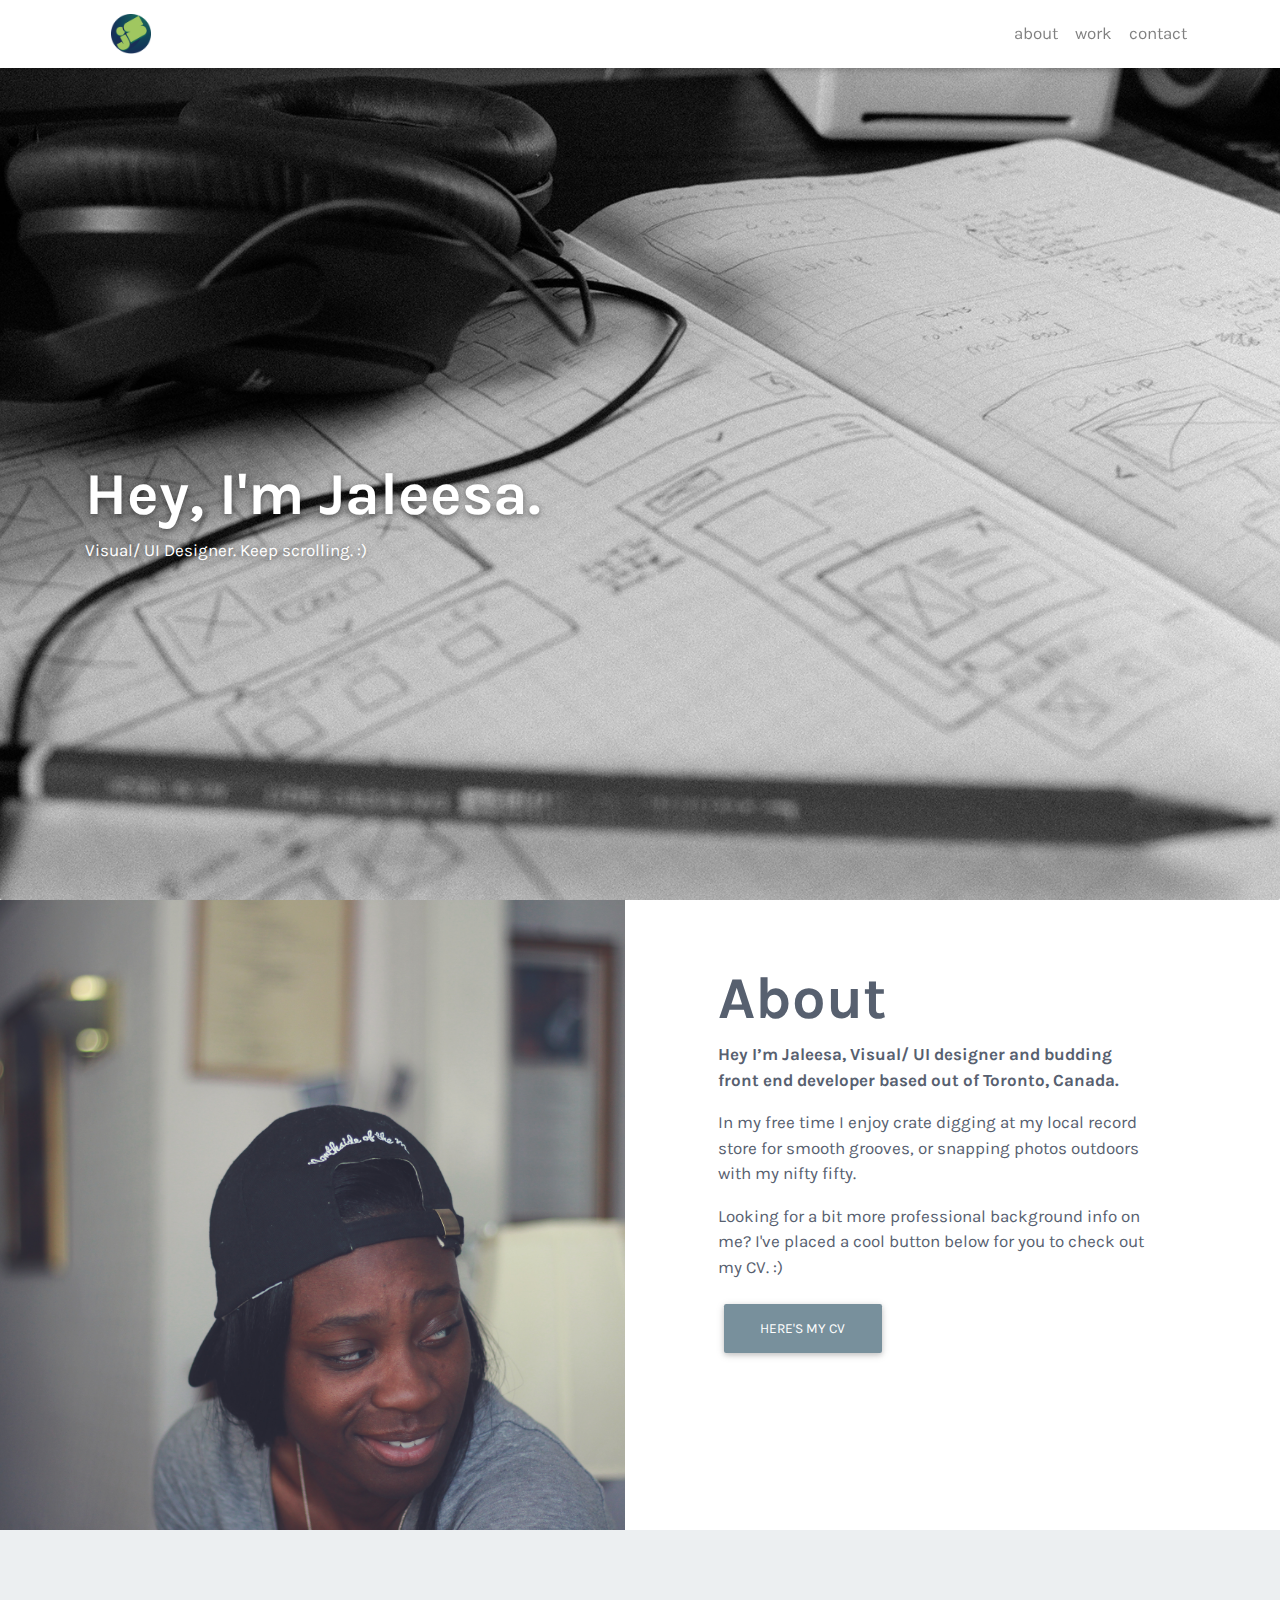
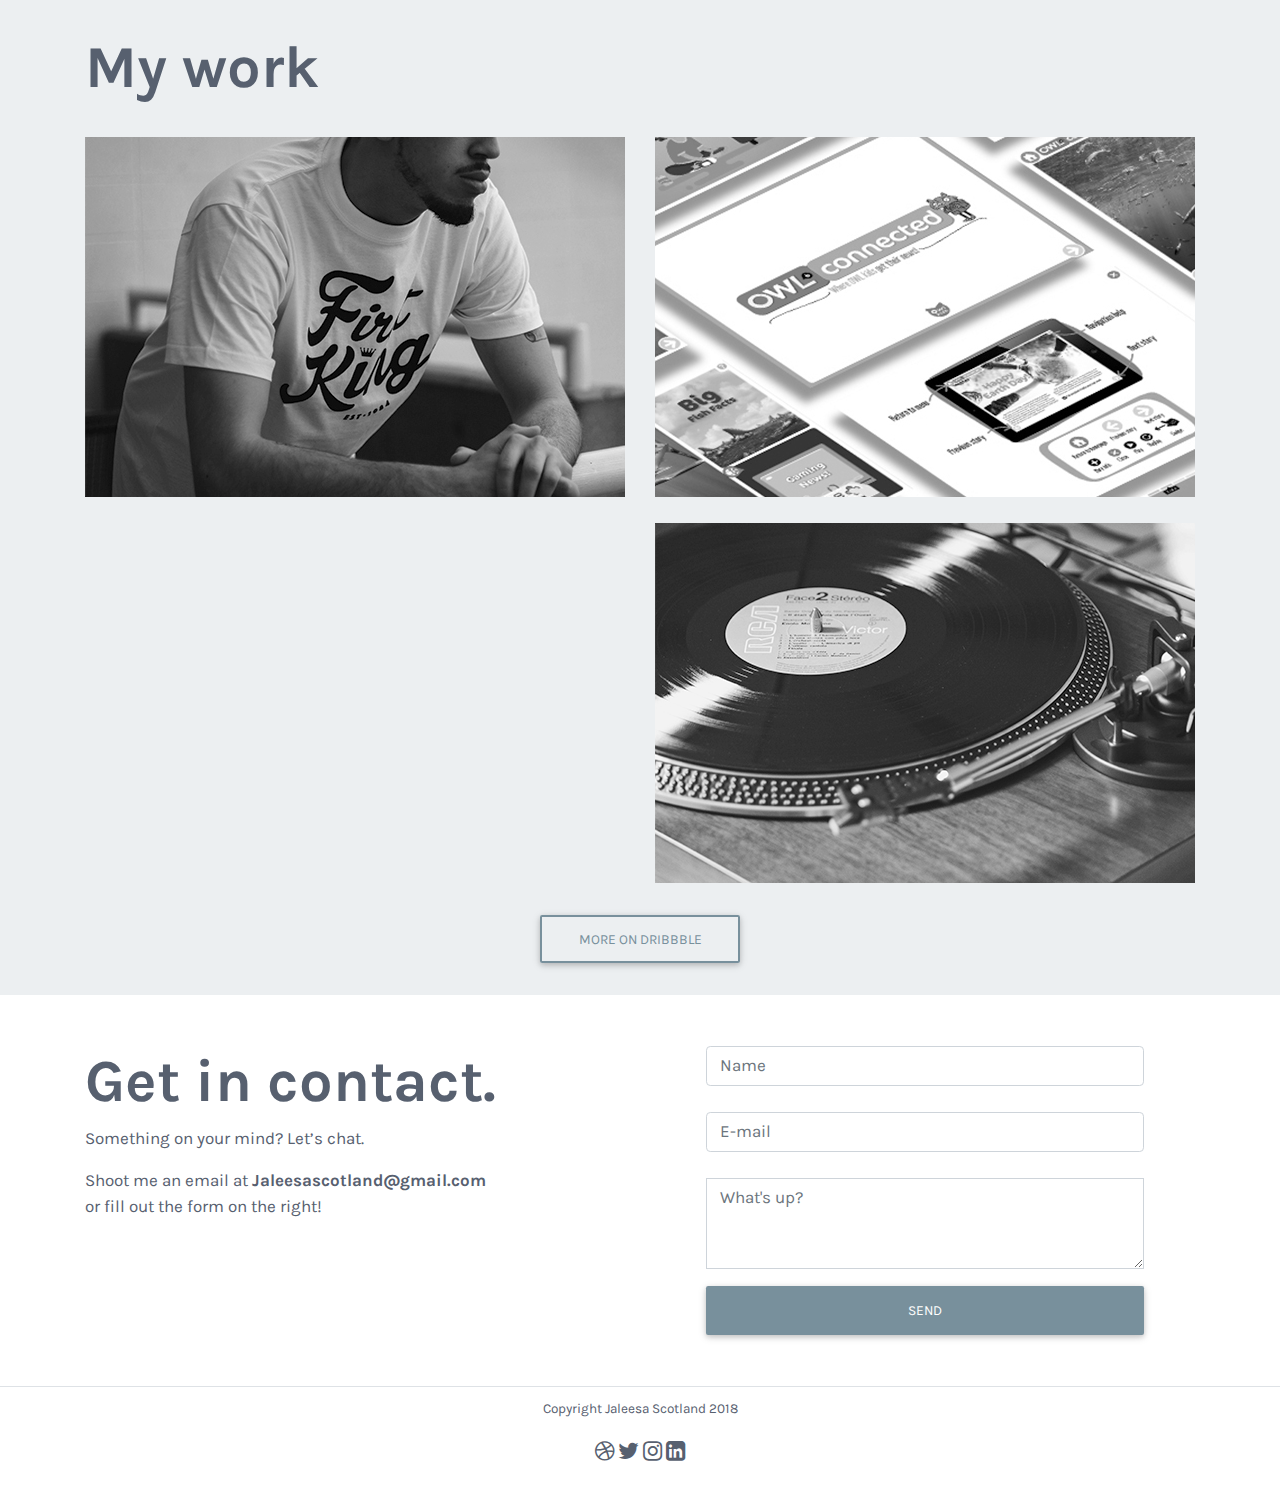
==== index.html @ 2ee428f1 "worked on pages" ====
<!DOCTYPE html>
<html lang="en">

<head>
    <meta charset="utf-8">
    <meta name="viewport" content="width=device-width, initial-scale=1, shrink-to-fit=no">
    <meta http-equiv="x-ua-compatible" content="ie=edge">
    <title>Jaleesa Scotland</title>
    <!-- Font Awesome -->
    <link rel="stylesheet" href="https://maxcdn.bootstrapcdn.com/font-awesome/4.7.0/css/font-awesome.min.css">

    <!--Google font-->
    <link href="https://fonts.googleapis.com/css?family=Karla:400,400i,700,700i" rel="stylesheet">
    <!-- Bootstrap core CSS -->
    <link href="css/bootstrap.min.css" rel="stylesheet">
    <!-- Material Design Bootstrap -->
    <link href="css/mdb.min.css" rel="stylesheet">
    <!-- Your custom styles (optional) -->
    <link href="css/style.min.css" rel="stylesheet">
</head>

<body data-spy="scroll" data-target="#navbar-example">

    <!-- Start your project here-->

      <nav class="navbar navbar-expand-lg navbar-light white fixed-top" id="navbar-example">
        <div class="container">
          <a class="navbar-brand px-lg-4 mr-0" href="#header">
            <img src="img/JS_logo_personal.png" height="40"  alt="js-logo">
          </a>
            <button class="navbar-toggler" type="button" data-toggle="collapse" data-target="#navbarSupportedContent1" aria-controls="navbarSupportedContent1"
            aria-expanded="false" aria-label="Toggle navigation">
            <span class="navbar-toggler-icon"></span>
            </button>

          <div class="collapse navbar-collapse justify-content-end" id="navbarSupportedContent1">
            <div class="navbar-nav justify-content-end">
                <a class="nav-item nav-link" href="#about">about</a>
                <a class="nav-item nav-link" href="#work">work</a>
                <a class="nav-item nav-link" href="#contact">contact</a>
            </div>
          </div>
        </div>
      </nav>


      <!--Jumbotron-->
      <div class="jumbotron jumbotron-fluid" id="header">

          <div class="container">

            <div class="vertical-align">
              <h1 class="h1-reponsive mt-2 font-bold animated fadeIn">Hey, I'm Jaleesa.</h1>
              <p> Visual/ UI Designer. Keep scrolling. :) </p>
            </div>
          </div>
      </div>
      <!--Jumbotron-->

      <div class="about" id="about">
          <div class="row">

            <div class="col-md-6">
              <div class="my-bio-image">
              </div>
            </div>

              <div class="col-md-6">
                <div class="about-text">
                  <h1>About</h1>
                  <p><strong>Hey I’m Jaleesa, Visual/ UI designer and budding front end developer based out of Toronto, Canada.</strong></p>
                  <p>In my free time I enjoy crate digging at my local record store for smooth grooves, or snapping photos outdoors with my nifty fifty.</p>
                  <p>Looking for a bit more professional background info on me? I've placed a cool button below for you to check out my CV. :)</p>
                  <a target="_blank" href="img/documents/JaleesaScotland_CV.pdf">
                    <button type="button" class="btn btn-blue-grey">Here's my CV</button>
                  </a>
                </div>
              </div>

            </div>
        </div>

      <div class="work" id="work">
        <div class="container pt-5">
          <h1 class=" pt-5">My work</h1>

          <div class="row">
            <div class="col-md-6 mt-4">
              <div class="view overlay">
                  <img src="img/projects/first-king-thumbnail.jpg" class="img-fluid wow fadeInUp" alt="">
                <a href="first-king.html">
                  <div class="mask flex-center rgba-black-strong">
                    <p class="white-text">First King Clothing</p>
                  </div>
                </a>
              </div>
            </div>
            <div class="col-md-6 mt-4">
                <div class="view overlay">
                    <img src="img/projects/oc-thumbnail.jpg" class="img-fluid wow fadeInUp" alt="">
                  <a href="owlconnected.html">
                    <div class="mask flex-center rgba-black-strong">
                      <p class="white-text">OWL Connected E-magazine</p>
                    </div>
                  </a>
                </div>
            </div>
          </div>

          <div class="row">
            <div class="col-md-6 mt-4">
              <div class="view overlay">
                  <img src="https://mdbootstrap.com/img/Photos/Horizontal/People/6-col/img%20(7).jpg" class="img-fluid wow fadeInUp" alt="">
                <a href="#">
                  <div class="mask flex-center rgba-black-strong">
                    <p class="white-text">Owlkids Books Redesign</p>
                  </div>
                </a>
              </div>
            </div>
            <div class="col-md-6 mt-4">
              <div class="view overlay">
                  <img src="img/projects/discogs-thumbnail.jpg" class="img-fluid wow fadeInUp" alt="">
                <a href="#">
                  <div class="mask flex-center rgba-black-strong">
                    <p class="white-text">Discogs Onboarding</p>
                  </div>
                </a>
              </div>
            </div>
          </div>

          <div class="row">
            <div class="col text-center mt-4 mb-4">
              <a href="https://dribbble.com/discoxjunkie" target="_blank">
                <button type="button" class="btn btn-outline-blue-grey waves-effect">More on Dribbble</button>
              </a>
            </div>
          </div>
        </div>
      </div>

      <div class="contact" id="contact" >
          <div class="container">

            <div class="row">
              <div class="col-md-6">
                <h1 class="mt-5">Get in contact.</h1>
                  <p>Something on your mind? Let’s chat.</p>
                  <p>Shoot me an email at <strong>Jaleesascotland@gmail.com</strong><br> or fill out the form on the right!</p>
              </div>

              <div class="col-md-6">
                <!-- Default form contact -->
                <form class="text-center p-5" action="http://formspree.io/jaleesascotland@gmail.com" method="POST">
                    <!-- Name -->
                    <input type="text" id="defaultContactFormName" class="form-control mb-4" placeholder="Name">

                    <!-- Email -->
                    <input type="email" id="defaultContactFormEmail" class="form-control mb-4" placeholder="E-mail">
                    <!-- Message -->
                    <div class="form-group">
                        <textarea class="form-control rounded-0" id="exampleFormControlTextarea2" rows="3" placeholder="What's up?"></textarea>
                    </div>
                    <!-- Send button -->
                    <button class="btn btn-info btn-block btn-blue-grey" type="submit">Send</button>

                </form>
                <!-- Default form contact -->
              </div>

            </div>

          </div>
        </div>

      <footer class="border-top">
        <p class="text-center pt-2"><small>Copyright Jaleesa Scotland 2018</small></p>
        <div class = "text-center mb-4">
          <a href="https://dribbble.com/discoxjunkie" target="_blank">
            <i class="fa fa-dribbble fa-lg" aria-hidden="true"></i>
          </a>

          <a href="https://twitter.com/DISCOxjunkie" target="_blank">
            <i class="fa fa-twitter fa-lg" aria-hidden="true"></i>
          </a>

          <a href="https://www.instagram.com/discoxjunk/?hl=en" target="_blank">
            <i class="fa fa-instagram fa-lg" aria-hidden="true"></i>
          </a>
          <a href="https://www.linkedin.com/in/jaleesa-scotland-790aa632/" target="_blank">
            <i class="fa fa-linkedin-square fa-lg" aria-hidden="true"></i>
          </a>
        </div>
      </footer>

    <!-- /Start your project here-->












    <!-- SCRIPTS -->
    <!-- JQuery -->
    <script type="text/javascript" src="js/jquery-3.3.1.min.js"></script>
    <!-- Bootstrap tooltips -->
    <script type="text/javascript" src="js/popper.min.js"></script>
    <!-- Bootstrap core JavaScript -->
    <script type="text/javascript" src="js/bootstrap.min.js"></script>
    <!-- MDB core JavaScript -->
    <script type="text/javascript" src="js/mdb.min.js"></script>
    <script type="text/javascript" src="js/script.js"></script>
</body>

</html>
---- css/style.min.css ----
/* html{

  font-size:17px;
} */

/* body {
  position: relative;
} */

html {
  font-size: 17px;
}

@include media-breakpoint-up(sm) {
  html {
    font-size: 16px;
  }
}

@include media-breakpoint-up(md) {
  html {
    font-size: 15px;
  }
}

@include media-breakpoint-up(lg) {
  html {
    font-size: 17px;
  }
}


body, a{
  font-family: 'Karla', sans-serif;
  font-weight:400;
  font-size:1rem;
  color:#57606F;
}

h1{
  font-family: 'Karla', sans-serif;
  font-weight: 700;
  font-size: 3.5rem;
}

.jumbotron{
  background-image: url("../img/hero-img1.jpg");
  height:100vh;
  background-repeat: no-repeat, repeat;
  background-position: center;
  background-size:cover;
  background-attachment: fixed;
  margin-bottom: 0;
  box-shadow: none !important;
}

.jumbotron h1 {
  text-shadow: 0px 2px 7px rgba(0,0,0,0.5);
}

.jumbotron p {
  text-shadow: 0px 2px 7px rgba(0,0,0,0.5);
}

.vertical-align {

  position: absolute;
  top: 50%;
  color: white;
}

.about {
}

.my-bio-image{
  background-image: url("../img/IMG_1983.jpg");
  background-color:grey;
  background-repeat: no-repeat, repeat;
  background-position: center;
  background-size:cover;
  height:70vh;
  margin:0;
  padding-left: 0;
}

.about-text  {
  max-width:80%;
  padding-top: 10%;
  padding-bottom:5%;
  padding-left: 10%;

}

.work {
  /* background-image: url("../img/footer_lodyas.png"); */
  height:100%;
  background-color: #eceff1;

}

i:hover {
  color:#CED6E0;
}


.projects{

  padding-top:10%;
}

.bottom-nav{

  padding-bottom:3%;
}

.project-images{



}
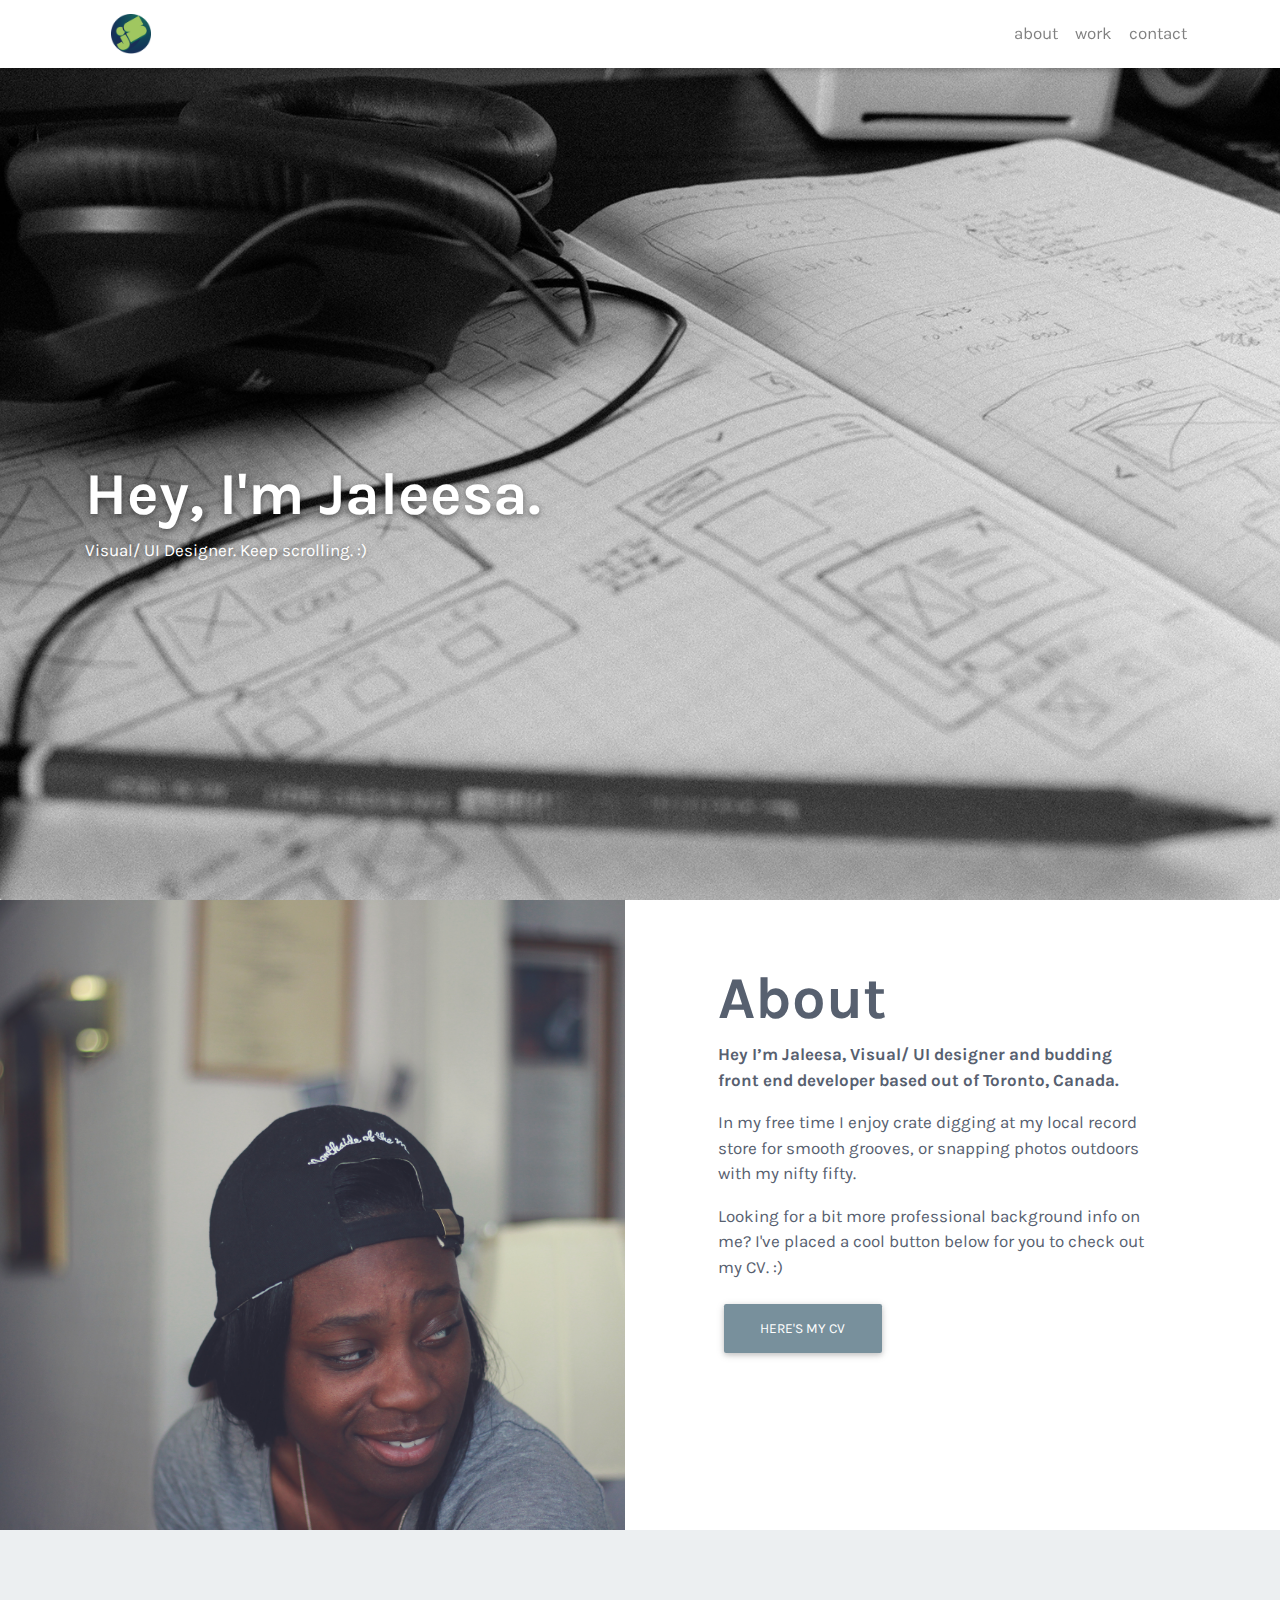
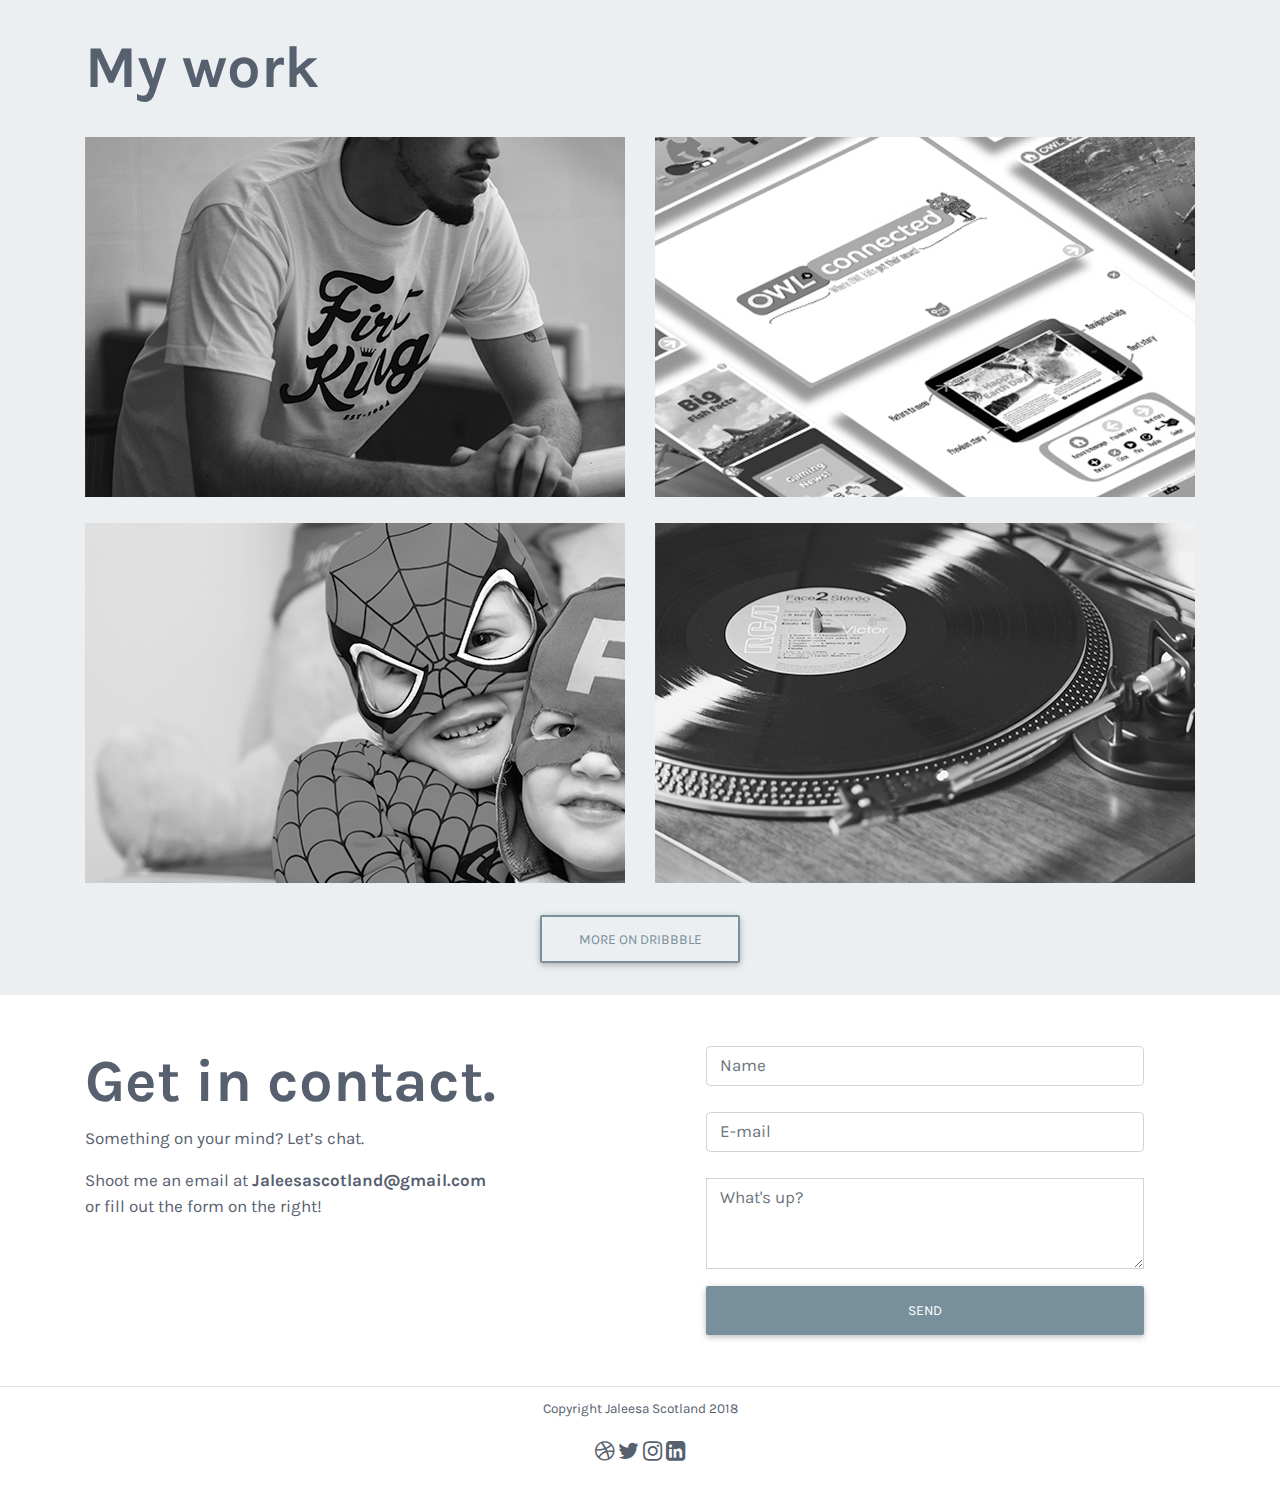
==== commit 1ecc3828: "still working" ====
--- a/index.html
+++ b/index.html
@@ -111,8 +111,8 @@
           <div class="row">
             <div class="col-md-6 mt-4">
               <div class="view overlay">
-                  <img src="https://mdbootstrap.com/img/Photos/Horizontal/People/6-col/img%20(7).jpg" class="img-fluid wow fadeInUp" alt="">
-                <a href="#">
+                  <img src="img/projects/okb-thumbnail.jpg" class="img-fluid wow fadeInUp" alt="">
+                <a href="okb-redesign.html">
                   <div class="mask flex-center rgba-black-strong">
                     <p class="white-text">Owlkids Books Redesign</p>
                   </div>
@@ -122,7 +122,7 @@
             <div class="col-md-6 mt-4">
               <div class="view overlay">
                   <img src="img/projects/discogs-thumbnail.jpg" class="img-fluid wow fadeInUp" alt="">
-                <a href="#">
+                <a href="discogs-onboarding.html">
                   <div class="mask flex-center rgba-black-strong">
                     <p class="white-text">Discogs Onboarding</p>
                   </div>
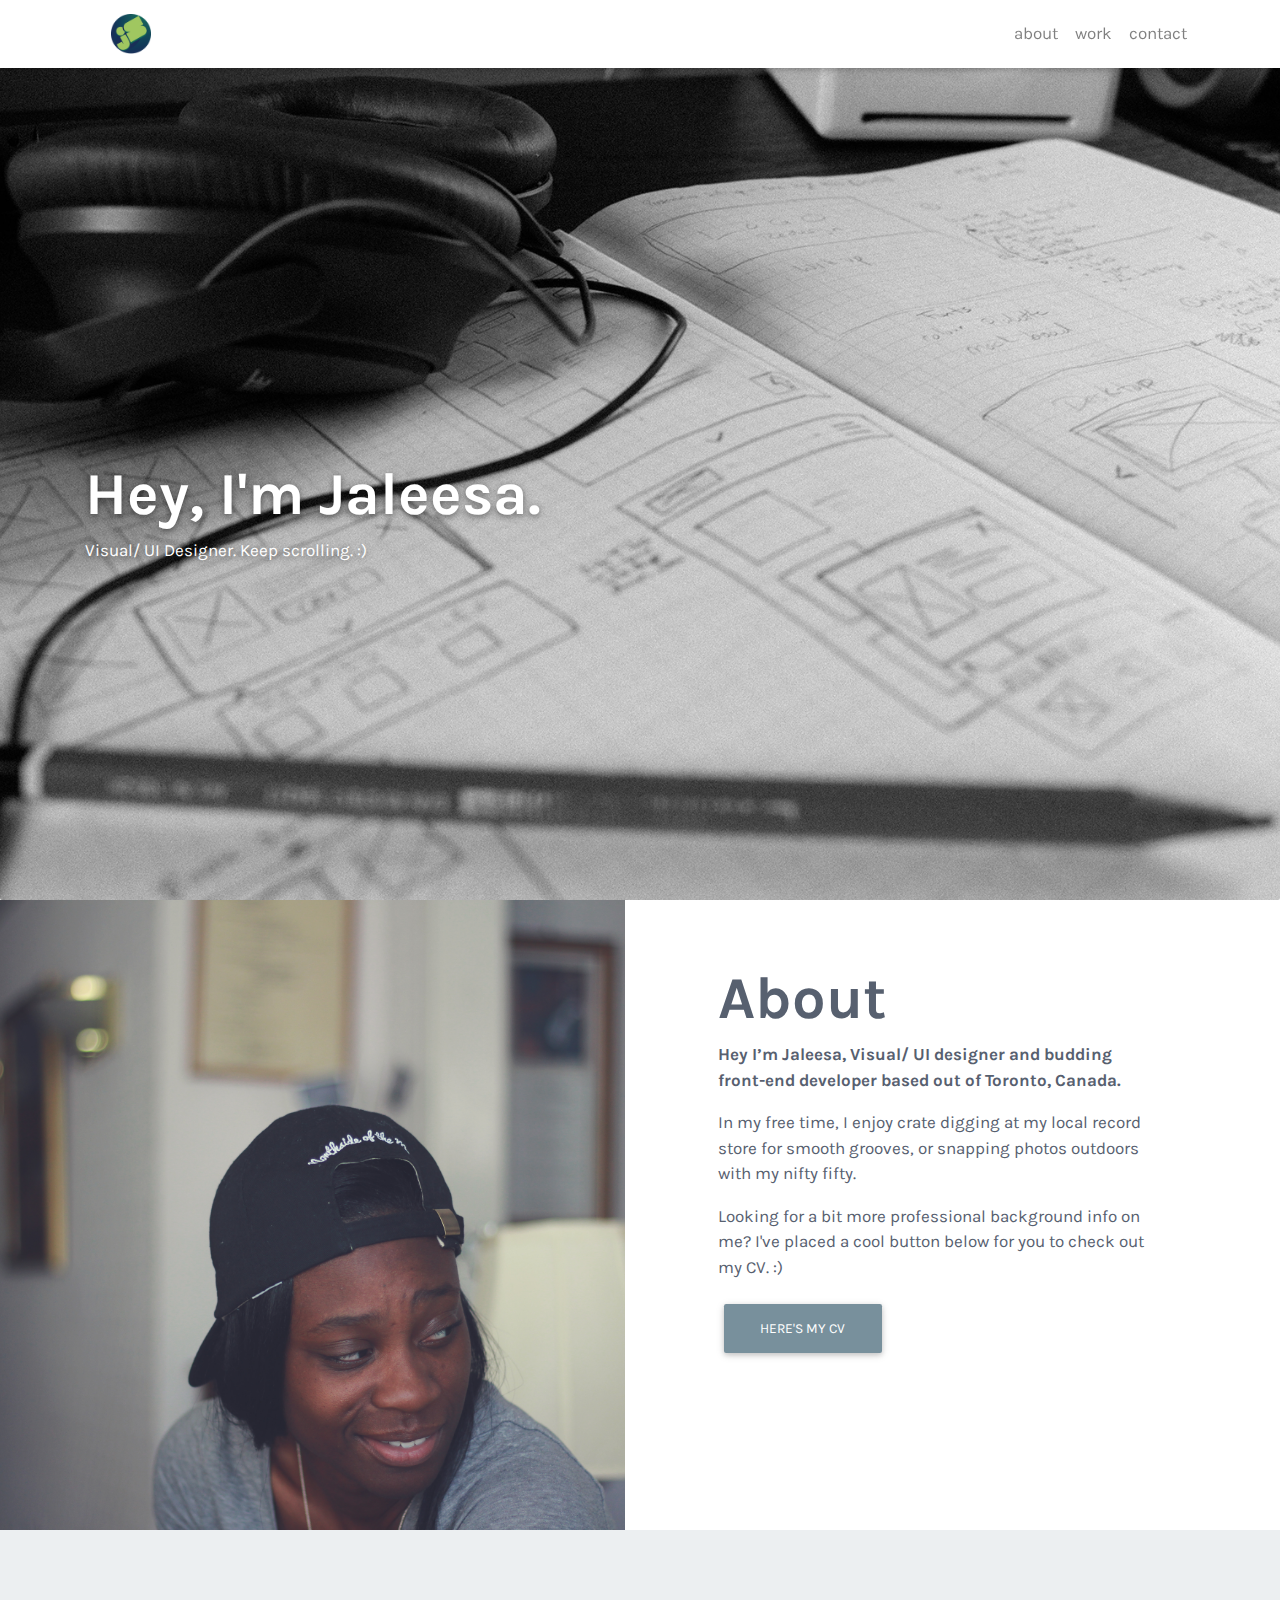
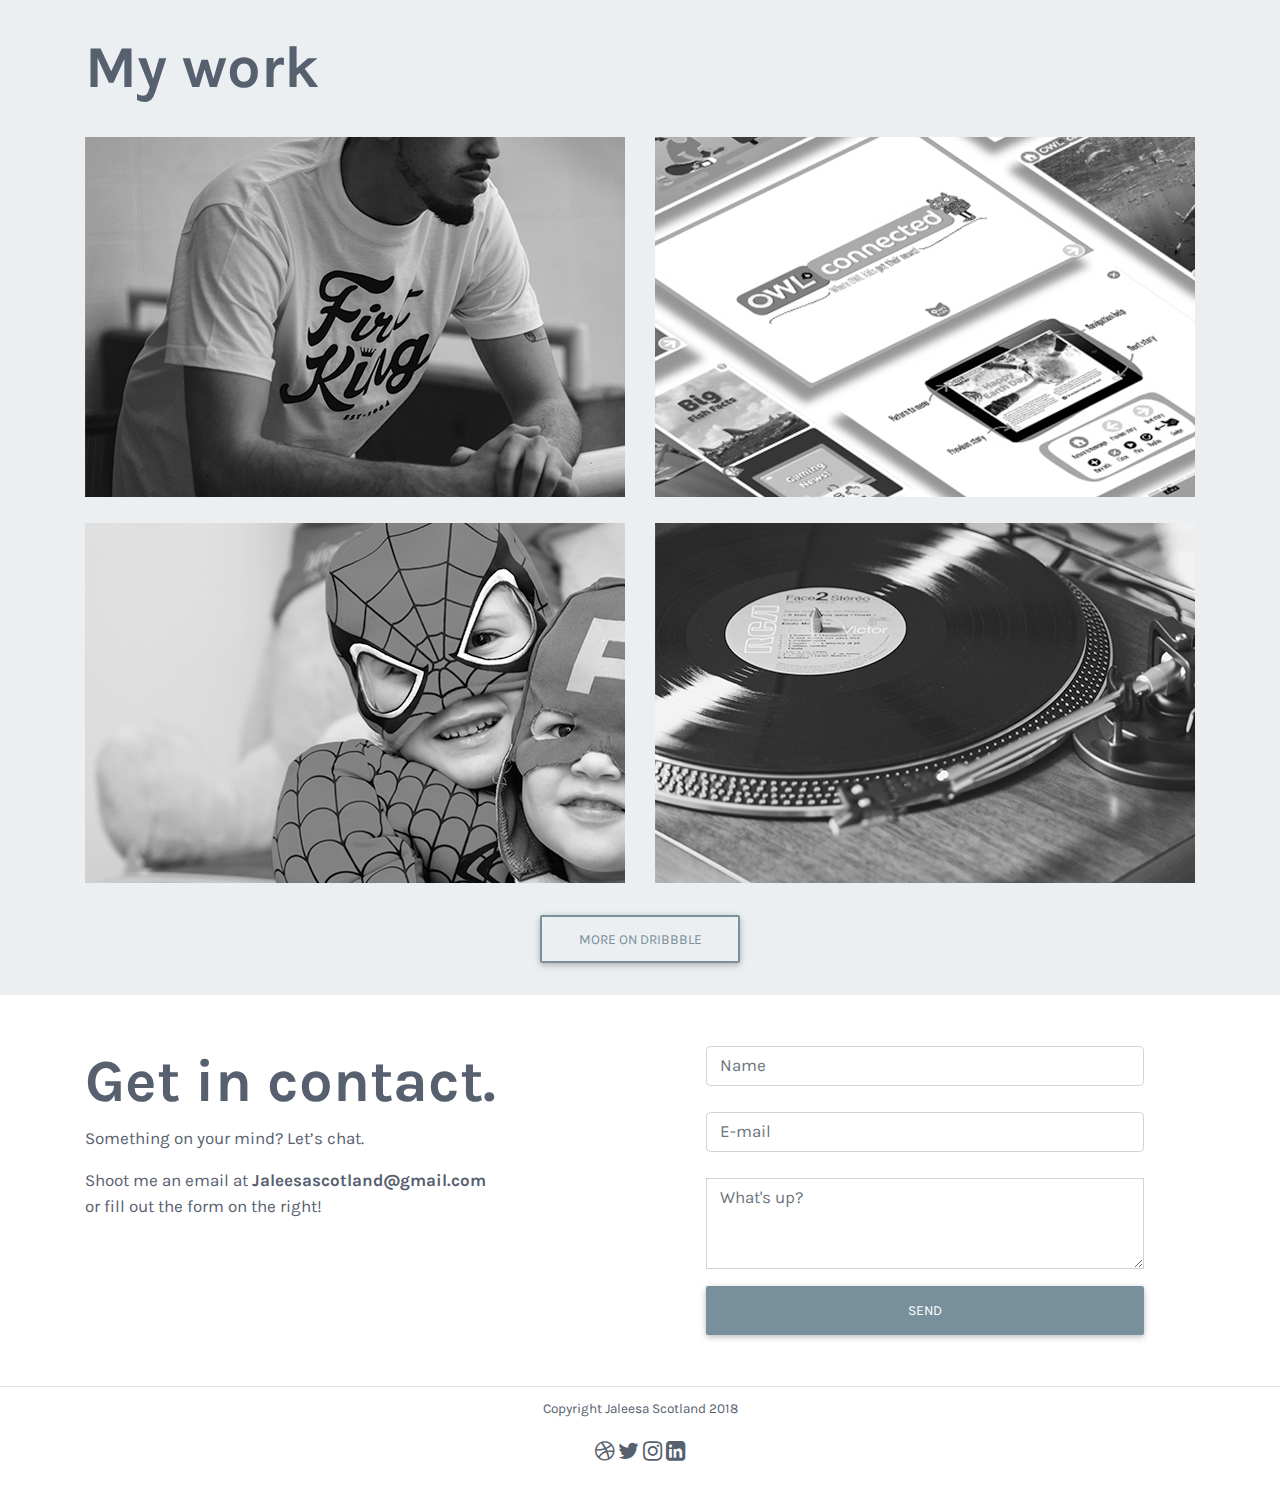
==== commit 664266d9: "final touches" ====
--- a/index.html
+++ b/index.html
@@ -7,6 +7,7 @@
     <meta name="viewport" content="width=device-width, initial-scale=1, shrink-to-fit=no">
     <meta http-equiv="x-ua-compatible" content="ie=edge">
     <title>Jaleesa Scotland</title>
+    <link rel="icon" type"image/png" href="img/JS_logo_personal.png">
     <!-- Font Awesome -->
     <link rel="stylesheet" href="https://maxcdn.bootstrapcdn.com/font-awesome/4.7.0/css/font-awesome.min.css">
 
@@ -69,8 +70,8 @@
               <div class="col-md-6">
                 <div class="about-text">
                   <h1>About</h1>
-                  <p><strong>Hey I’m Jaleesa, Visual/ UI designer and budding front end developer based out of Toronto, Canada.</strong></p>
-                  <p>In my free time I enjoy crate digging at my local record store for smooth grooves, or snapping photos outdoors with my nifty fifty.</p>
+                  <p><strong>Hey I’m Jaleesa, Visual/ UI designer and budding front-end developer based out of Toronto, Canada.</strong></p>
+                  <p>In my free time, I enjoy crate digging at my local record store for smooth grooves, or snapping photos outdoors with my nifty fifty.</p>
                   <p>Looking for a bit more professional background info on me? I've placed a cool button below for you to check out my CV. :)</p>
                   <a target="_blank" href="img/documents/JaleesaScotland_CV.pdf">
                     <button type="button" class="btn btn-blue-grey">Here's my CV</button>
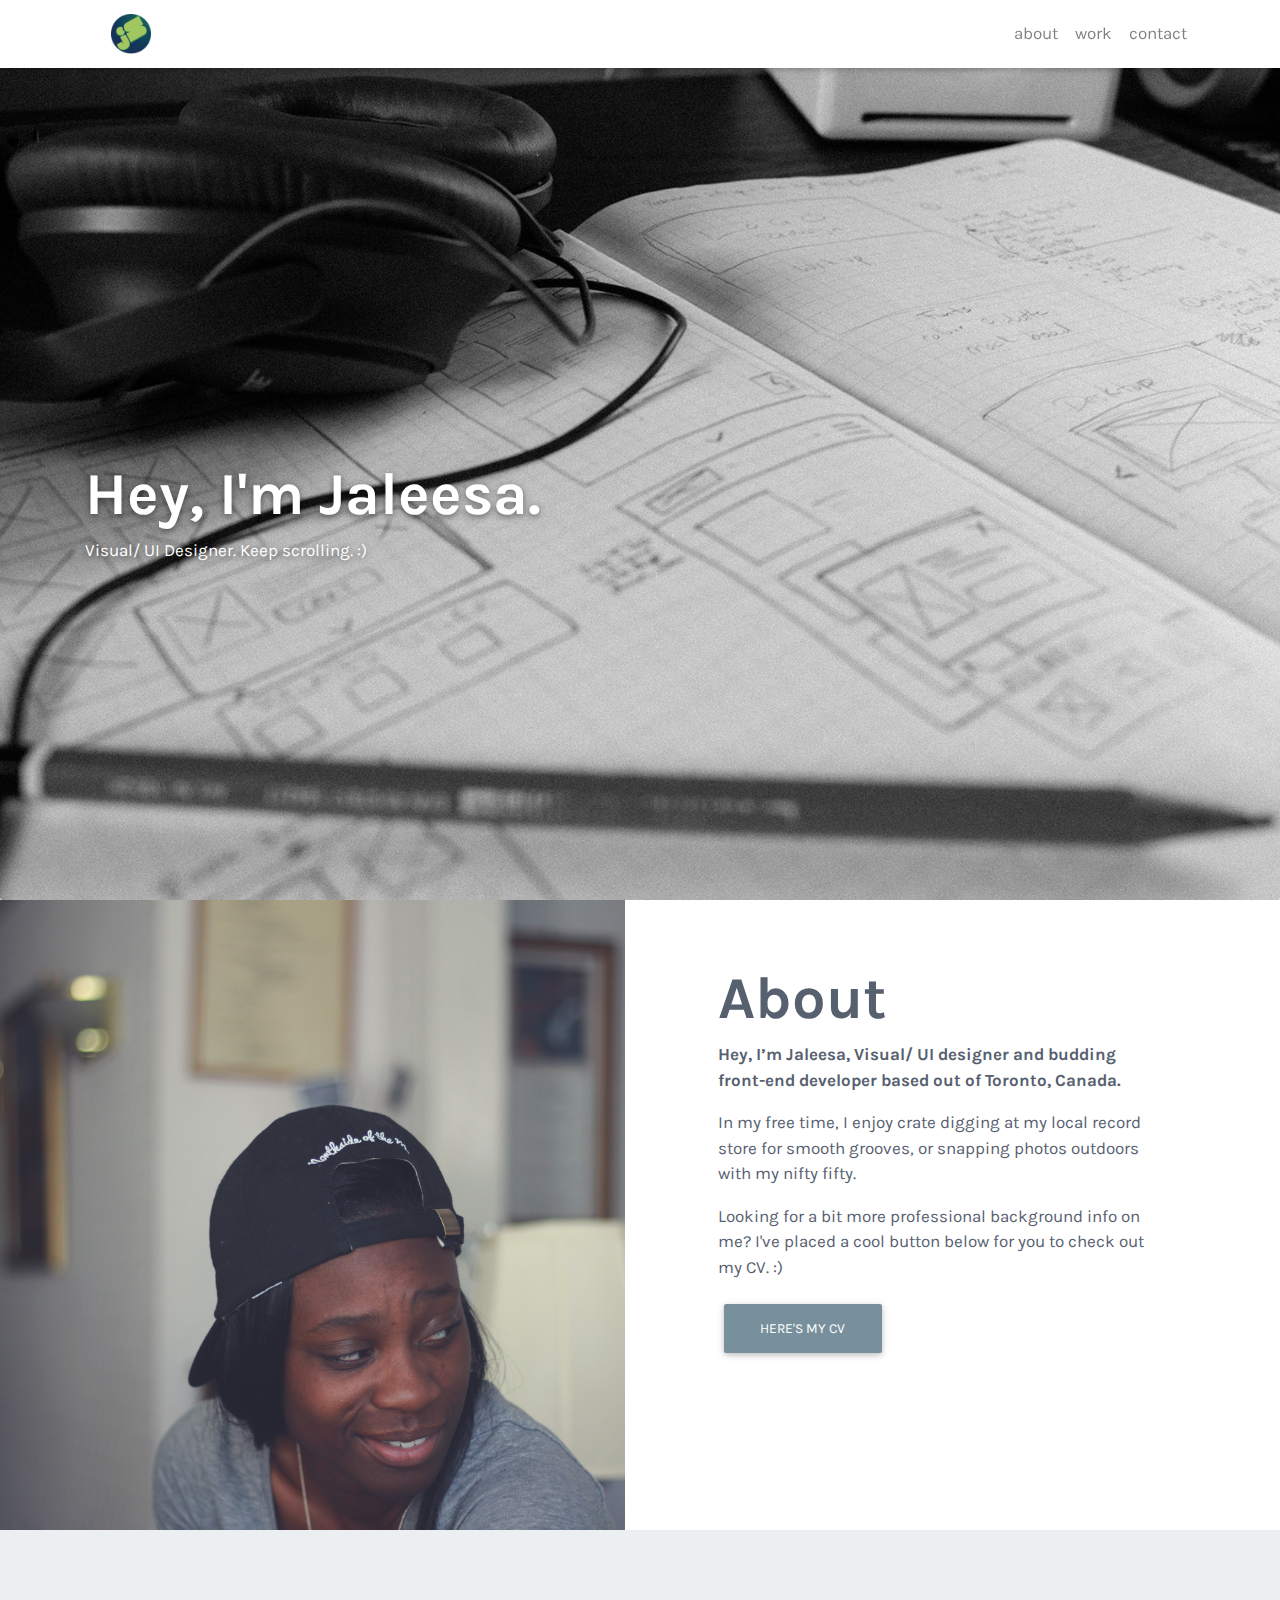
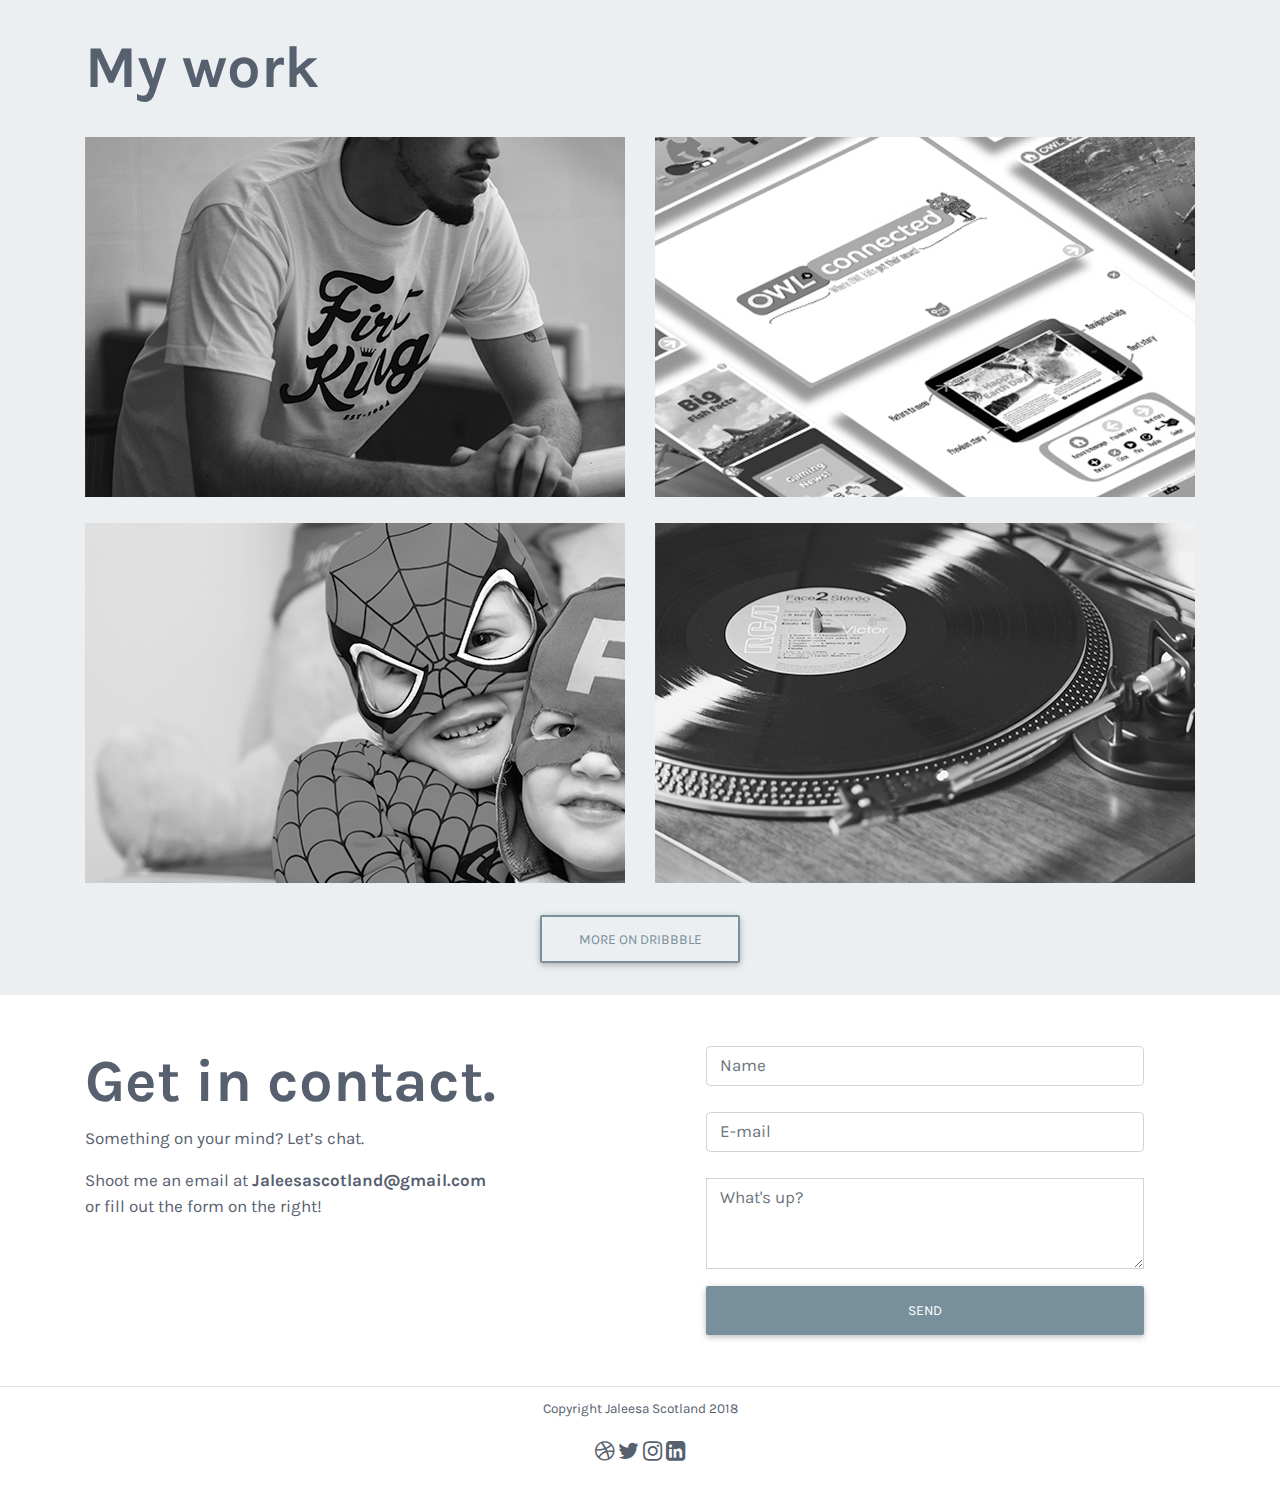
==== commit 7baefae2: "one more" ====
--- a/index.html
+++ b/index.html
@@ -70,7 +70,7 @@
               <div class="col-md-6">
                 <div class="about-text">
                   <h1>About</h1>
-                  <p><strong>Hey I’m Jaleesa, Visual/ UI designer and budding front-end developer based out of Toronto, Canada.</strong></p>
+                  <p><strong>Hey, I’m Jaleesa, Visual/ UI designer and budding front-end developer based out of Toronto, Canada.</strong></p>
                   <p>In my free time, I enjoy crate digging at my local record store for smooth grooves, or snapping photos outdoors with my nifty fifty.</p>
                   <p>Looking for a bit more professional background info on me? I've placed a cool button below for you to check out my CV. :)</p>
                   <a target="_blank" href="img/documents/JaleesaScotland_CV.pdf">
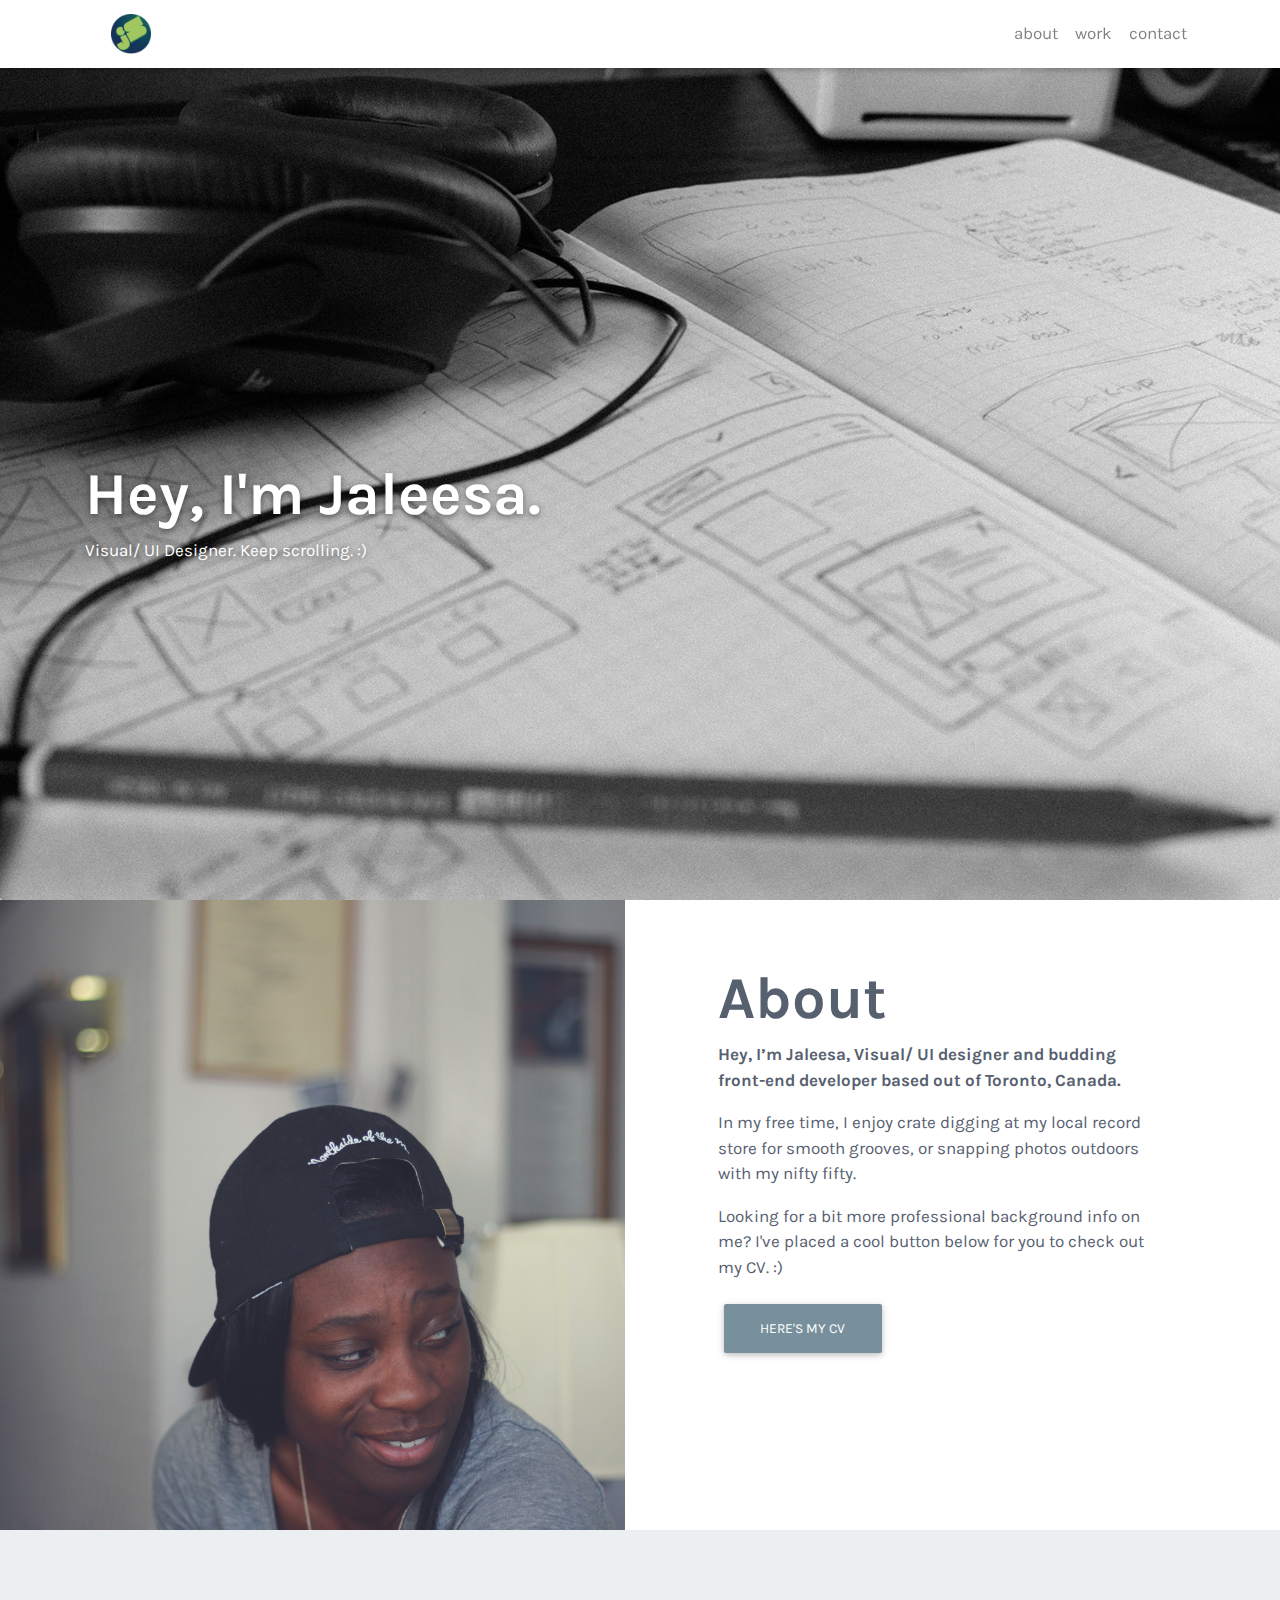
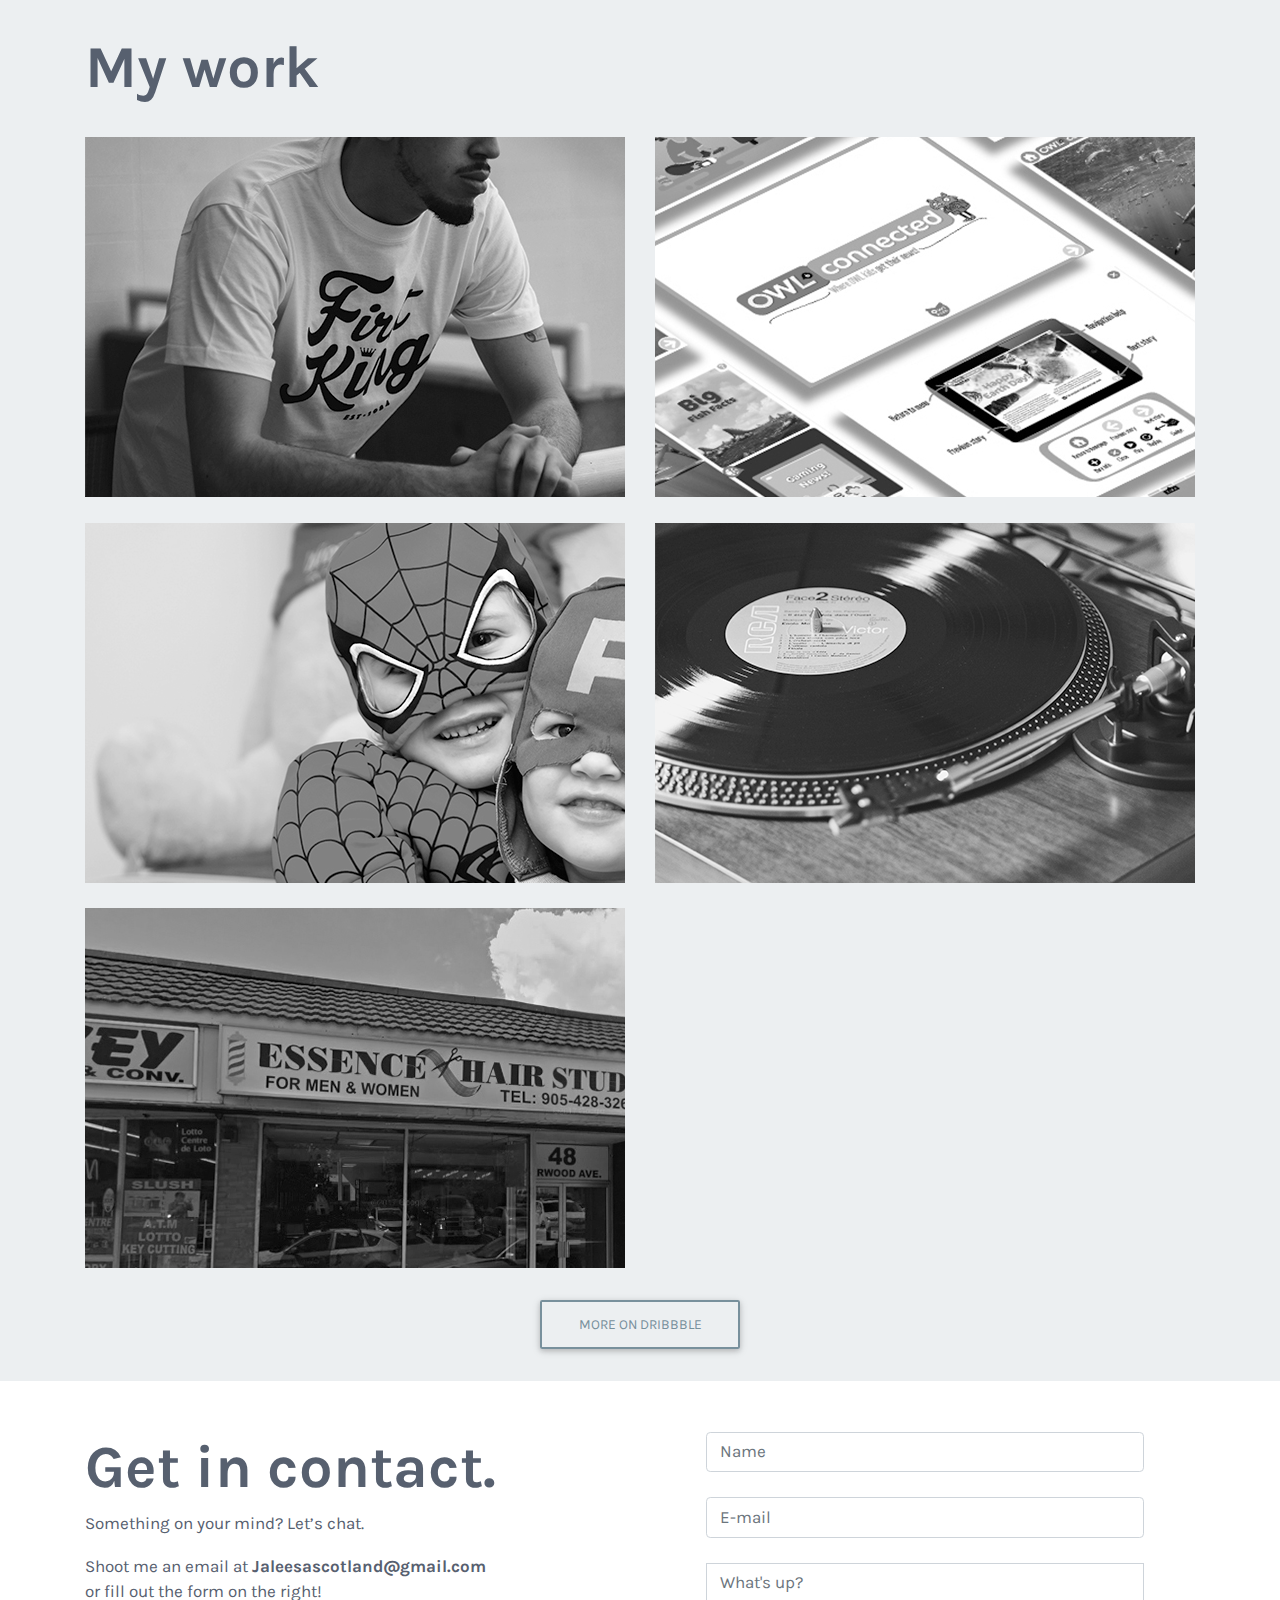
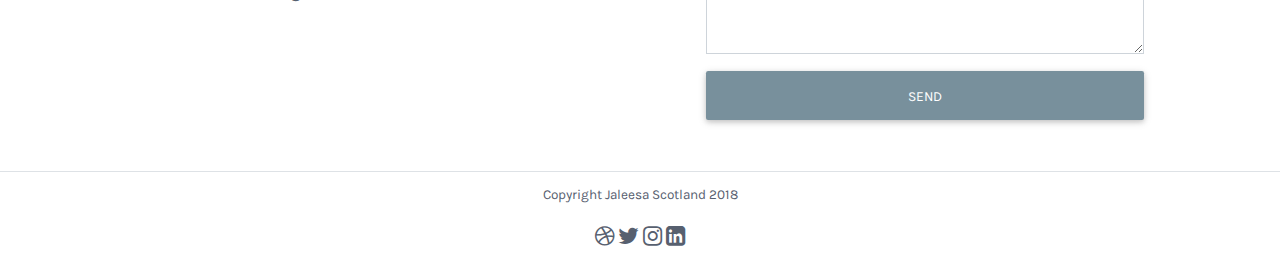
==== commit 1c0c3fd2: "updates to site" ====
--- a/index.html
+++ b/index.html
@@ -126,6 +126,19 @@
                 <a href="discogs-onboarding.html">
                   <div class="mask flex-center rgba-black-strong">
                     <p class="white-text">Discogs Onboarding</p>
+                  </div>
+                </a>
+              </div>
+            </div>
+          </div>
+
+          <div class="row">
+            <div class="col-md-6 mt-4">
+              <div class="view overlay">
+                  <img src="img/projects/essence-thumbnail.jpg" class="img-fluid wow fadeInUp" alt="">
+                <a href="essence.html">
+                  <div class="mask flex-center rgba-black-strong">
+                    <p class="white-text">Essence Hair Website</p>
                   </div>
                 </a>
               </div>
